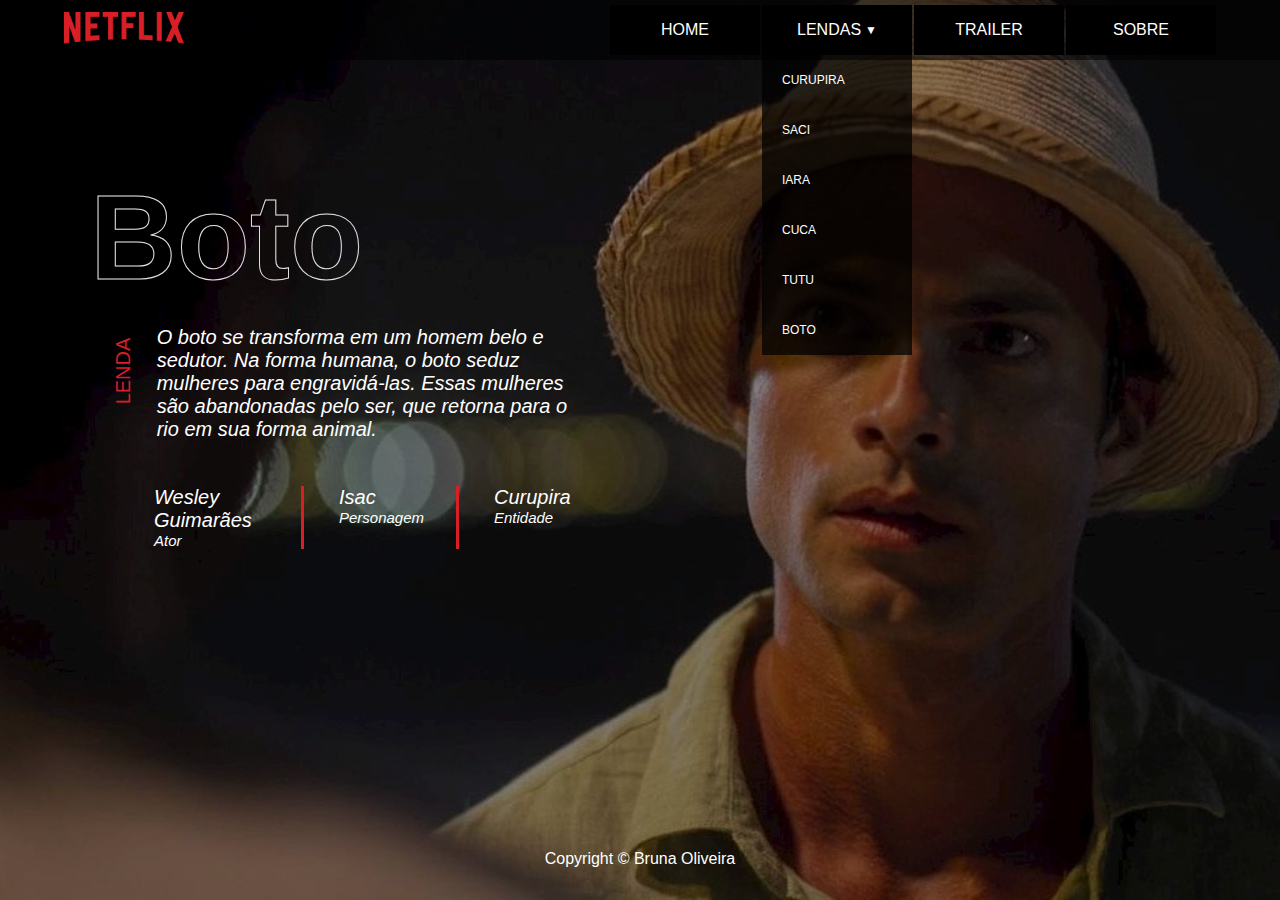
==== boto.html @ 3ac1fae2 "atualização" ====
<!DOCTYPE html>
<html lang="en">
<head>
    <meta charset="UTF-8">
    <meta http-equiv="X-UA-Compatible" content="IE=edge">
    <meta name="viewport" content="width=device-width, initial-scale=1.0">
    <link rel="stylesheet" href="boto.css">
    <link rel="stylesheet" href="menu.css">
    <title>Boto-cor-de-rosa</title>
</head>
<body>
    <header>
        <a href="#" class="logo">
            <img src="img/MicrosoftTeams-image.png" alt="Logo Netflix">
        </a>
        <nav>
            <ul class="menu">
                <li><a href="index.html">HOME</a></li>
                <li>
                    <a href="#">LENDAS<span>&#9660;</span></a>
                    <ul class="submenu">
                        <li><a href="curupira.html">CURUPIRA</a></li>
                        <li><a href="saci.html">SACI</a></li>
                        <li><a href="iara.html">IARA</a></li>
                        <li><a href="cuca.html">CUCA</a></li>
                        <li><a href="tutu.html">TUTU</a></li>
                        <li><a href="boto.html">BOTO</a></li>
    
                    </ul>
                </li>
                <li><a href="trailer.html">TRAILER</a></li>
                <li><a href="sobre.html">SOBRE</a></li>
            </ul>
        </nav>
    </header>
    <main>
        <h1 class="saci">Boto</h1>
        <div class="textos"> 
            <p class="lenda">LENDA</p>
            <p class="descricao">O boto se transforma em um homem belo e sedutor. Na forma humana, o boto seduz mulheres para engravidá-las. Essas mulheres são abandonadas pelo ser, que retorna para o rio em sua forma animal.</p>           
        </div>
 
        <div class="informacoes"> 
 
            <div class="sobreAtor">
                <p>Wesley Guimarães</p>
                <p class="ator">Ator</p>
            </div>
 
            <div class="sobrePersonagem">
                <p>Isac</p>
                <p class="personagem">Personagem</p>
            </div>
 
            <div class="sobreEntidade">
                <p>Curupira</p>
                <p class="entidade">Entidade</p>
            </div>
 
        </div>
 
    </main>
 
    <footer>
        <p>Copyright © Bruna Oliveira</p>
    </footer>
---- boto.css ----
*{
    margin: 0;
    padding: 0;
    box-sizing: border-box;
}
body{
    width: 100vw;
    height: 100vh;
    background-image: url("img/boto.png");
    background-color: #00000070;
    background-blend-mode: darken;
    background-size: cover; 
    background-position: top;
    display: flex;
    flex-direction: column;
    font-family: 'Karla', sans-serif;
    color: white;
}
 
header{
    background-color: #00000090;
    height: 60px;
    display: flex;
    justify-content: space-between;
    align-items: center;
    padding: 0 5vw; /*0 vale para cima e para baixo e o 10vw vale para direita e esquerda*/
}
 
.descricao{
    padding: 0vh -2vw;
    font-style: italic;
}
 
.logo img{
    width: 120px;
}
 
.home{
    font-size: 25px;
}
 
.lendas{
    font-size: 25px;
}
 
.trailer{
    font-size: 25px;
}
 
.sobre{
    font-size: 25px;
}
 
.links ul{
    gap: 20px; 
    list-style-type: none; /* Tirar as bolinhas dos tópicos */
}
 
.links a{
    text-decoration: none; /* Tira o sublinhado e os efeitos de mudar a cor depois de clicar */
    color: white;
    user-select: none; /* Fazer com que o usuário não consiga selecionar os links */
    transition: all .5s;
}
 
.links a:hover{
    color: gray;
}
 
main{
    padding: 12vh 10vh;
    flex-grow: 6;
    
}
 
.lenda{
 
    transform: rotate(270deg);
    color: #D81F26;
    height: 90px;
    display: flex;
    justify-content: space-between;
    align-items: center;
    padding: 5 28vw;
    user-select: none;
}
 
.saci{
    padding: 0vh -4vw;
}
 
main h1{
    font-size: 120px;
    font-family: Helvetica;
    color: #00000000;
    -webkit-text-stroke-width: 1px;
    -webkit-text-stroke-color: rgb(224, 224, 224);
    margin-bottom: 20px;
    /*position: relative;*/
}
 
/*main h1::after{
    content: "Curupira";
    color: #00000000;
    -webkit-text-stroke-width: 1px;
    -webkit-text-stroke-color: rgba(10, 10, 10, 0.897);
    position: absolute;
    top: 4px;
    left: 4px;
    z-index: -1;
}
*/
 
.textos{
    display: flex;
    flex-direction: row;
    max-width: 500px;
    margin-bottom: 45px;
}
 
main p{
    font-size: 20px;
    font-weight: 200;
    max-width: 500px;
}
 
.informacoes{
    padding: 0vh 5vw;
    display: flex;
    flex-direction: row;
}
 
.sobreAtor{
    display: flex;
    flex-direction: column;
    border-right: solid 3px #D81F26;
    margin-right: 35px;
    width: 150px;
    font-style: italic;
}
 
.ator{
    font-size: 15px;
}
.sobrePersonagem{
    display: flex;
    flex-direction: column;
    border-right: solid 3px #D81F26;
    margin-right: 35px;
    width: 120px;
    font-style: italic;
}
 
.personagem{
    font-size: 15px;
}
 
.sobreEntidade{
    display: flex;
    flex-direction: column;
    font-style: italic;
}
 
.entidade{
    font-size: 15px;
}
 
footer{
    text-align: center;
    height: 50px;    
}
---- menu.css ----
.menu{
    display: flex;
    gap:2px;
    font-family: Verdana, Geneva, Tahoma, sans-serif;
}

.menu li{
    list-style: none;
    width: 150px;
    height: 50px;
}
.menu a{
    display: flex;
    justify-content: center;
    align-items: center;
    background-color: black;
    width: 100%;
    height: 100%;
    color: white;
    text-decoration: none;
    transition: all .1s linear;
}

.menu a:hover{
    background-color: #FBB023;
    color: black
}

.menu li:hover > .submenu{
    display: block;
}

.menu a span{
    margin-left: 4px;
    font-size: 12px;
}

.submenu{
    margin-top: 0px;
    font-size: 12px;
}

.submenu a{
    width: 100%;
    display: flex;
    justify-content: flex-start;
    padding-left: 20px;
    background-color: #000000BB;
}

.submenu a:hover{
    border-left: 10px solid black;
}
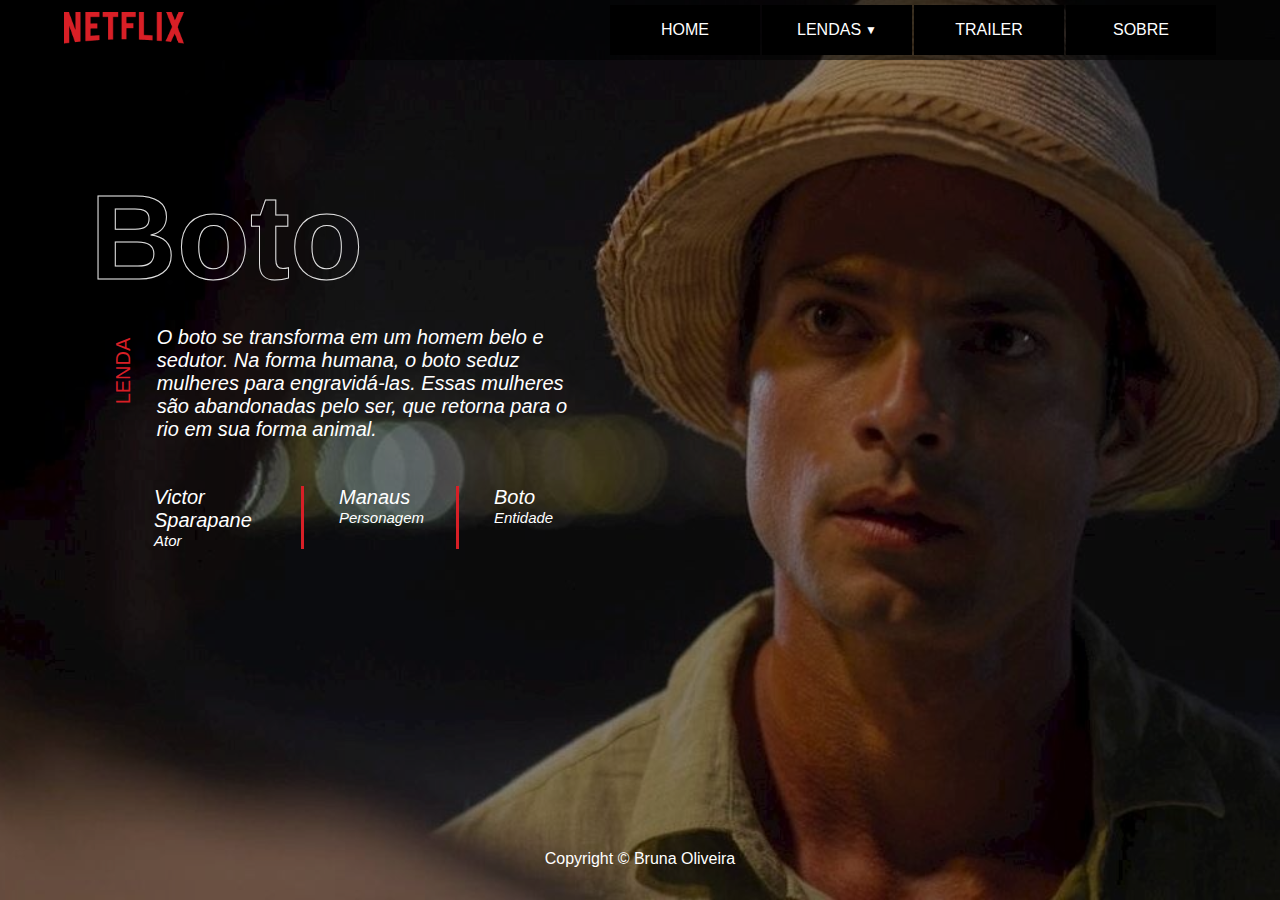
==== commit ae456936: "projeto finalizado" ====
--- a/boto.html
+++ b/boto.html
@@ -43,17 +43,17 @@
         <div class="informacoes"> 
  
             <div class="sobreAtor">
-                <p>Wesley Guimarães</p>
+                <p>Victor Sparapane</p>
                 <p class="ator">Ator</p>
             </div>
  
             <div class="sobrePersonagem">
-                <p>Isac</p>
+                <p>Manaus</p>
                 <p class="personagem">Personagem</p>
             </div>
  
             <div class="sobreEntidade">
-                <p>Curupira</p>
+                <p>Boto</p>
                 <p class="entidade">Entidade</p>
             </div>
  
--- a/menu.css
+++ b/menu.css
@@ -18,7 +18,7 @@
     height: 100%;
     color: white;
     text-decoration: none;
-    transition: all .1s linear;
+    transition: all .3s linear;
 }
 
 .menu a:hover{
@@ -38,6 +38,8 @@
 .submenu{
     margin-top: 0px;
     font-size: 12px;
+    display: none;
+    position: absolute;
 }
 
 .submenu a{
@@ -49,5 +51,5 @@
 }
 
 .submenu a:hover{
-    border-left: 10px solid black;
+    border-left: 10px solid rgb(0, 0, 0);
 }
